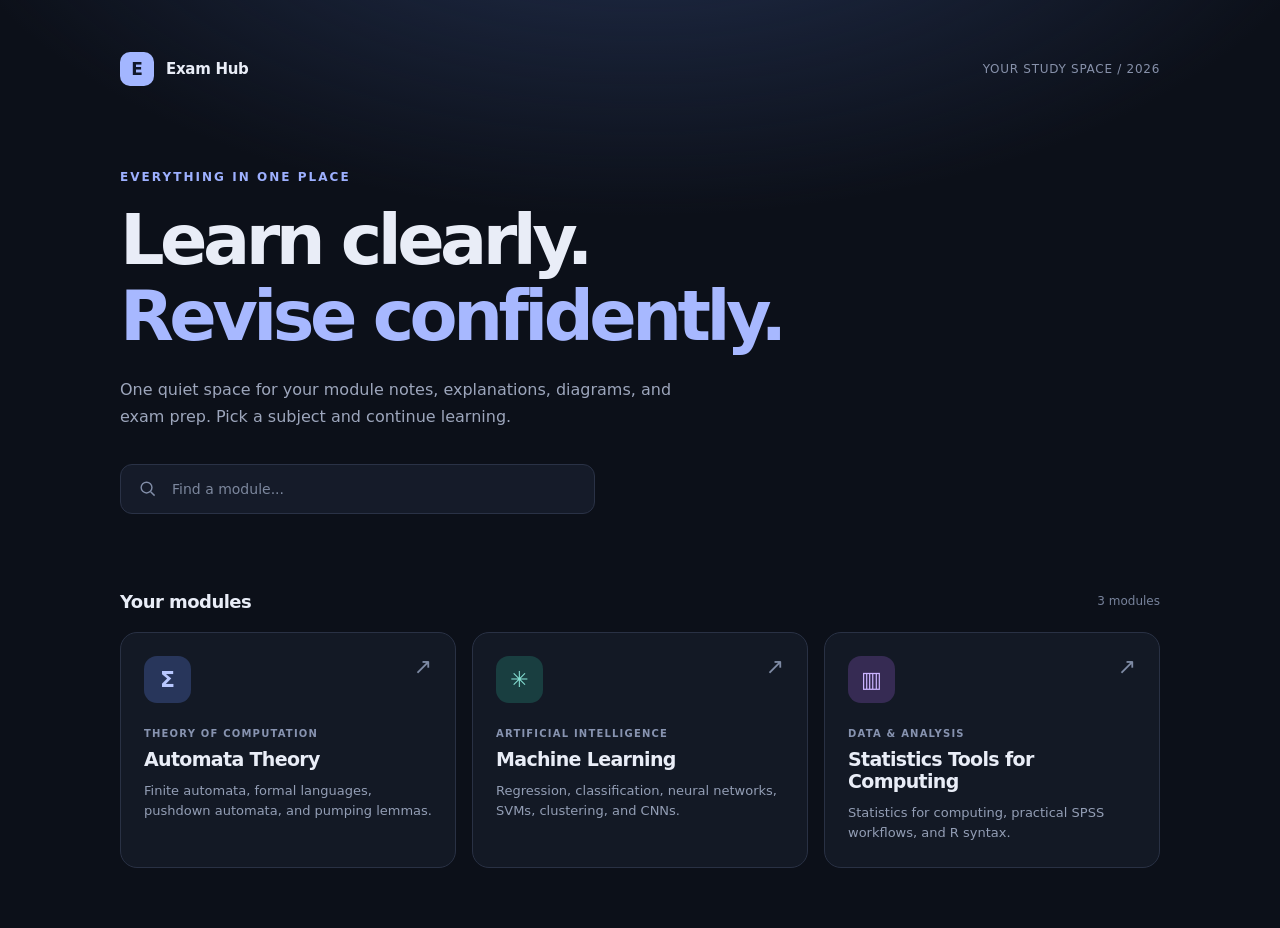
==== index.html @ 2b307e6e "Added content" ====
<!DOCTYPE html>
<html lang="en">
<head>
  <meta charset="UTF-8" />
  <meta name="viewport" content="width=device-width, initial-scale=1" />
  <meta name="color-scheme" content="dark" />
  <title>Exam Hub — Study Dashboard</title>
  <style>
    :root{font-family:Inter,ui-sans-serif,system-ui,-apple-system,BlinkMacSystemFont,"Segoe UI",sans-serif;color:#e9edf7;background:#0c1019;font-synthesis:none}
    *{box-sizing:border-box}body{margin:0;min-height:100vh;background:radial-gradient(ellipse 75% 55% at 50% -18%,#243253 0%,transparent 75%),#0c1019}
    .shell{width:min(1040px,calc(100% - 44px));margin:auto;padding:52px 0 60px}
    .top{display:flex;justify-content:space-between;align-items:center;gap:20px;margin-bottom:84px}
    .brand{display:flex;align-items:center;gap:12px;font-size:15px;font-weight:750;letter-spacing:-.02em}
    .mark{width:34px;height:34px;display:grid;place-items:center;background:#a3b6ff;color:#11182a;border-radius:10px;font-weight:850;font-size:17px}
    .top-note{color:#8791aa;font-size:12px;letter-spacing:.06em;text-transform:uppercase}
    .eyebrow{font-size:12px;letter-spacing:.17em;color:#9db0ff;text-transform:uppercase;font-weight:700;margin:0 0 19px}
    h1{font-size:clamp(40px,7vw,70px);letter-spacing:-.065em;font-weight:750;line-height:1.08;margin:0}
    h1 span{color:#a7b8ff}.intro{margin:22px 0 33px;color:#9da6bc;font-size:16px;line-height:1.7;max-width:570px}
    .search{display:flex;align-items:center;gap:13px;max-width:475px;padding:0 17px;height:50px;background:#151b29;border:1px solid #2a3246;border-radius:12px;color:#818da7;transition:border-color .2s}
    .search:focus-within{border-color:#8a9eec}.search svg{width:19px;height:19px;flex-shrink:0}
    .search input{background:transparent;color:#e9edf7;border:none;outline:none;width:100%;font:inherit;font-size:14px}.search input::placeholder{color:#7c879d}
    .section-head{display:flex;justify-content:space-between;align-items:center;gap:15px;margin:77px 0 20px}
    h2{font-size:18px;font-weight:650;letter-spacing:-.03em;margin:0}.count{font-size:12px;color:#77829b}
    .grid{display:grid;grid-template-columns:repeat(3,minmax(0,1fr));gap:16px}
    .card{display:flex;flex-direction:column;min-height:235px;text-decoration:none;color:inherit;padding:23px;border:1px solid #293144;background:#151b29c7;border-radius:17px;transition:transform .2s,border-color .2s,background .2s;position:relative;overflow:hidden}
    .card:hover,.card:focus-visible{transform:translateY(-4px);border-color:#6a7cb9;background:#1b2437;outline:none}
    .card-top{display:flex;align-items:flex-start;justify-content:space-between}.icon{display:grid;place-items:center;width:47px;height:47px;border-radius:13px;font-size:22px;font-weight:750}
    .blue{background:#28365b;color:#b9c8ff}.teal{background:#193e40;color:#84ddd1}.violet{background:#362b53;color:#cab3ff}
    .arrow{font-size:22px;color:#7e8aa4;line-height:1}.tag{font-size:10px;letter-spacing:.12em;text-transform:uppercase;color:#8793b0;font-weight:750;margin:25px 0 9px}
    h3{font-size:19px;letter-spacing:-.035em;font-weight:700;margin:0 0 11px}.desc{font-size:13px;color:#939eb5;line-height:1.6;margin:0}
    .empty{display:none;color:#99a4bc;border:1px dashed #30394c;border-radius:14px;padding:35px;text-align:center}
    .foot{border-top:1px solid #232b3b;margin-top:80px;padding-top:22px;display:flex;justify-content:space-between;gap:20px;color:#748097;font-size:12px;line-height:1.6}
    code{font-size:.95em;color:#b4c2f7;background:#1b2335;padding:2px 5px;border-radius:4px}
    @media(max-width:760px){.shell{padding-top:28px}.top{margin-bottom:72px}.grid{grid-template-columns:repeat(2,minmax(0,1fr))}.section-head{margin-top:55px}}
    @media(max-width:540px){.grid{grid-template-columns:1fr}.card{min-height:200px}.top-note{display:none}.foot{display:block}.foot span{display:block;margin-bottom:9px}}
    @media(prefers-reduced-motion:reduce){.card,.search{transition:none}}
  </style>
</head>
<body>
  <main class="shell">
    <header class="top">
      <div class="brand"><div class="mark" aria-hidden="true">E</div> Exam Hub</div>
      <div class="top-note">Your study space / 2026</div>
    </header>
    <section aria-labelledby="headline">
      <p class="eyebrow">Everything in one place</p>
      <h1 id="headline">Learn clearly.<br><span>Revise confidently.</span></h1>
      <p class="intro">One quiet space for your module notes, explanations, diagrams, and exam prep. Pick a subject and continue learning.</p>
      <label class="search">
        <svg viewBox="0 0 24 24" fill="none" stroke="currentColor" stroke-width="1.8" aria-hidden="true"><circle cx="10.8" cy="10.8" r="6.8"/><path d="m16 16 5 5"/></svg>
        <input id="search" type="search" placeholder="Find a module..." aria-label="Search modules" autocomplete="off" />
      </label>
    </section>
    <section aria-labelledby="modules-title">
      <div class="section-head"><h2 id="modules-title">Your modules</h2><span class="count" id="count">3 modules</span></div>
      <div class="grid" id="grid">
        <!-- EDIT LINKS: change each href to the location of your website's main HTML file. -->

        <a class="card" href="./automata_theory/index.html" data-search="automata theory computation dfa nfa pda pumping lemma formal languages">
          <div class="card-top"><div class="icon blue" aria-hidden="true">Σ</div><span class="arrow" aria-hidden="true">↗</span></div>
          <p class="tag">Theory of computation</p><h3>Automata Theory</h3>
          <p class="desc">Finite automata, formal languages, pushdown automata, and pumping lemmas.</p>
        </a>
        
        <a class="card" href="./machine_learning/index.html" data-search="machine learning ml neural networks regression classification clustering svm cnn">
          <div class="card-top"><div class="icon teal" aria-hidden="true">✳</div><span class="arrow" aria-hidden="true">↗</span></div>
          <p class="tag">Artificial intelligence</p><h3>Machine Learning</h3>
          <p class="desc">Regression, classification, neural networks, SVMs, clustering, and CNNs.</p>
        </a>
        
        <a class="card" href="./statistics_tools_for_computing/index.html" data-search="statistics tools computing spss r studio probability analysis">
          <div class="card-top"><div class="icon violet" aria-hidden="true">▥</div><span class="arrow" aria-hidden="true">↗</span></div>
          <p class="tag">Data &amp; analysis</p><h3>Statistics Tools for Computing</h3>
          <p class="desc">Statistics for computing, practical SPSS workflows, and R syntax.</p>
        </a>


      </div>
      <p class="empty" id="empty">No modules match that search.</p>
    </section>
  </main>
  <script>
    const input = document.querySelector('#search');
    const cards = [...document.querySelectorAll('.card')];
    const count = document.querySelector('#count');
    const empty = document.querySelector('#empty');
    input.addEventListener('input', () => {
      const q = input.value.toLocaleLowerCase().trim();
      let visible = 0;
      for (const card of cards) {
        const match = `${card.textContent} ${card.dataset.search}`.toLocaleLowerCase().includes(q);
        card.hidden = !match;
        card.style.display = match ? '' : 'none';
        if (match) visible++;
      }
      count.textContent = `${visible} module${visible === 1 ? '' : 's'}`;
      empty.style.display = visible ? 'none' : 'block';
    });
  </script>
</body>
</html>
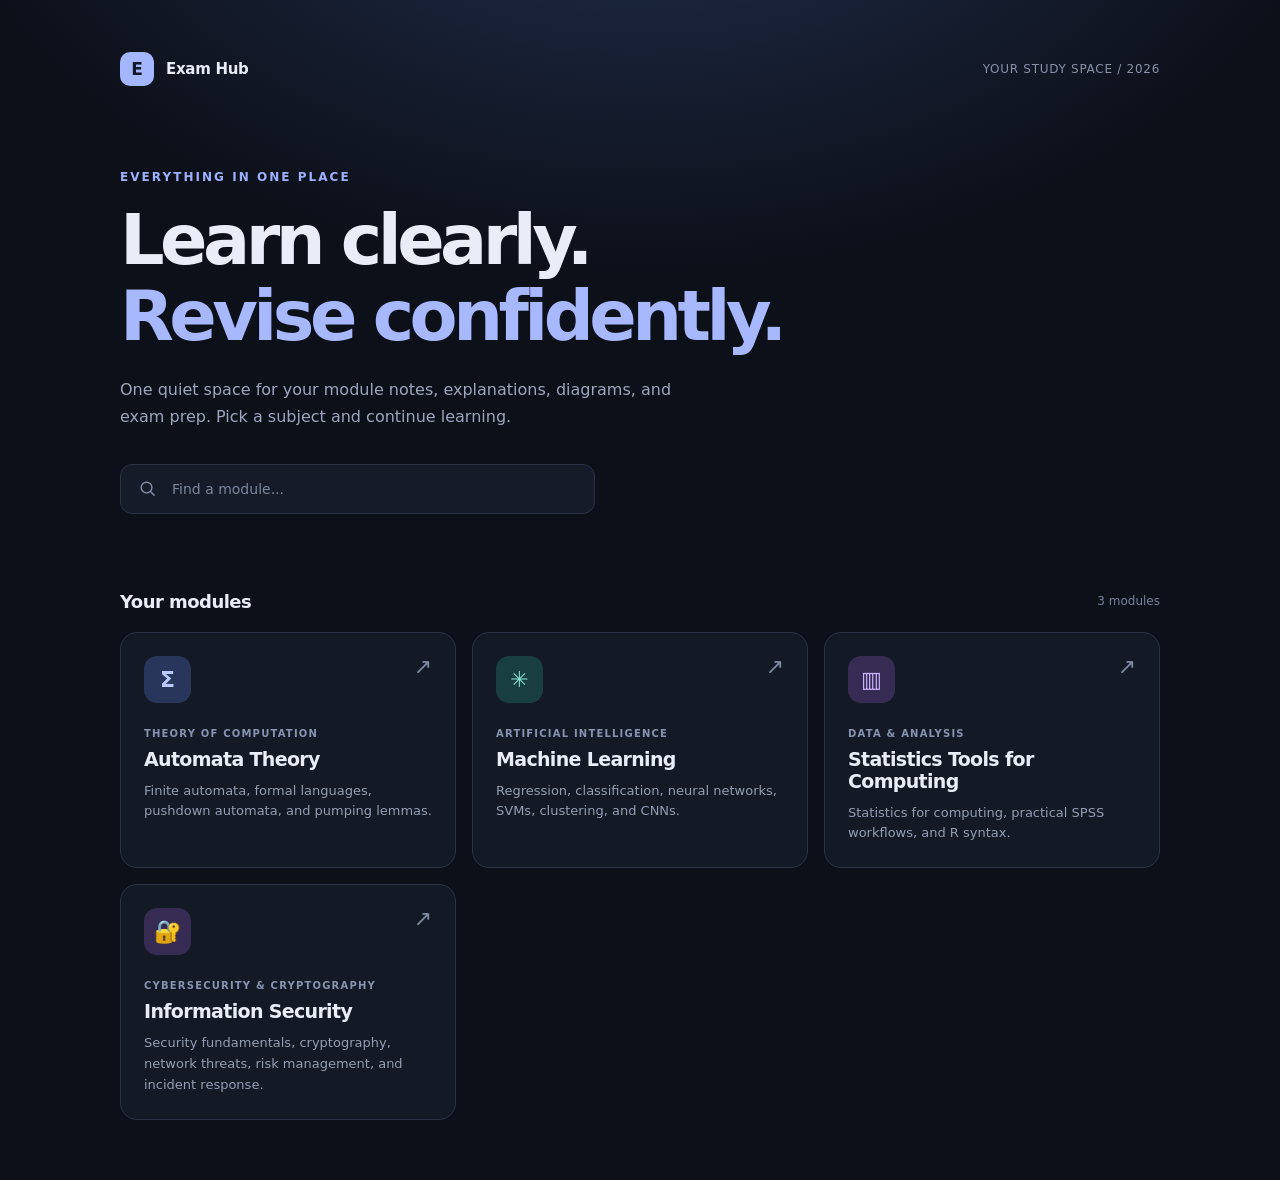
==== commit 6b9e742f: "Added IS module" ====
--- a/index.html
+++ b/index.html
@@ -1,101 +1,433 @@
-<!DOCTYPE html>
+<!doctype html>
 <html lang="en">
-<head>
-  <meta charset="UTF-8" />
-  <meta name="viewport" content="width=device-width, initial-scale=1" />
-  <meta name="color-scheme" content="dark" />
-  <title>Exam Hub — Study Dashboard</title>
-  <style>
-    :root{font-family:Inter,ui-sans-serif,system-ui,-apple-system,BlinkMacSystemFont,"Segoe UI",sans-serif;color:#e9edf7;background:#0c1019;font-synthesis:none}
-    *{box-sizing:border-box}body{margin:0;min-height:100vh;background:radial-gradient(ellipse 75% 55% at 50% -18%,#243253 0%,transparent 75%),#0c1019}
-    .shell{width:min(1040px,calc(100% - 44px));margin:auto;padding:52px 0 60px}
-    .top{display:flex;justify-content:space-between;align-items:center;gap:20px;margin-bottom:84px}
-    .brand{display:flex;align-items:center;gap:12px;font-size:15px;font-weight:750;letter-spacing:-.02em}
-    .mark{width:34px;height:34px;display:grid;place-items:center;background:#a3b6ff;color:#11182a;border-radius:10px;font-weight:850;font-size:17px}
-    .top-note{color:#8791aa;font-size:12px;letter-spacing:.06em;text-transform:uppercase}
-    .eyebrow{font-size:12px;letter-spacing:.17em;color:#9db0ff;text-transform:uppercase;font-weight:700;margin:0 0 19px}
-    h1{font-size:clamp(40px,7vw,70px);letter-spacing:-.065em;font-weight:750;line-height:1.08;margin:0}
-    h1 span{color:#a7b8ff}.intro{margin:22px 0 33px;color:#9da6bc;font-size:16px;line-height:1.7;max-width:570px}
-    .search{display:flex;align-items:center;gap:13px;max-width:475px;padding:0 17px;height:50px;background:#151b29;border:1px solid #2a3246;border-radius:12px;color:#818da7;transition:border-color .2s}
-    .search:focus-within{border-color:#8a9eec}.search svg{width:19px;height:19px;flex-shrink:0}
-    .search input{background:transparent;color:#e9edf7;border:none;outline:none;width:100%;font:inherit;font-size:14px}.search input::placeholder{color:#7c879d}
-    .section-head{display:flex;justify-content:space-between;align-items:center;gap:15px;margin:77px 0 20px}
-    h2{font-size:18px;font-weight:650;letter-spacing:-.03em;margin:0}.count{font-size:12px;color:#77829b}
-    .grid{display:grid;grid-template-columns:repeat(3,minmax(0,1fr));gap:16px}
-    .card{display:flex;flex-direction:column;min-height:235px;text-decoration:none;color:inherit;padding:23px;border:1px solid #293144;background:#151b29c7;border-radius:17px;transition:transform .2s,border-color .2s,background .2s;position:relative;overflow:hidden}
-    .card:hover,.card:focus-visible{transform:translateY(-4px);border-color:#6a7cb9;background:#1b2437;outline:none}
-    .card-top{display:flex;align-items:flex-start;justify-content:space-between}.icon{display:grid;place-items:center;width:47px;height:47px;border-radius:13px;font-size:22px;font-weight:750}
-    .blue{background:#28365b;color:#b9c8ff}.teal{background:#193e40;color:#84ddd1}.violet{background:#362b53;color:#cab3ff}
-    .arrow{font-size:22px;color:#7e8aa4;line-height:1}.tag{font-size:10px;letter-spacing:.12em;text-transform:uppercase;color:#8793b0;font-weight:750;margin:25px 0 9px}
-    h3{font-size:19px;letter-spacing:-.035em;font-weight:700;margin:0 0 11px}.desc{font-size:13px;color:#939eb5;line-height:1.6;margin:0}
-    .empty{display:none;color:#99a4bc;border:1px dashed #30394c;border-radius:14px;padding:35px;text-align:center}
-    .foot{border-top:1px solid #232b3b;margin-top:80px;padding-top:22px;display:flex;justify-content:space-between;gap:20px;color:#748097;font-size:12px;line-height:1.6}
-    code{font-size:.95em;color:#b4c2f7;background:#1b2335;padding:2px 5px;border-radius:4px}
-    @media(max-width:760px){.shell{padding-top:28px}.top{margin-bottom:72px}.grid{grid-template-columns:repeat(2,minmax(0,1fr))}.section-head{margin-top:55px}}
-    @media(max-width:540px){.grid{grid-template-columns:1fr}.card{min-height:200px}.top-note{display:none}.foot{display:block}.foot span{display:block;margin-bottom:9px}}
-    @media(prefers-reduced-motion:reduce){.card,.search{transition:none}}
-  </style>
-</head>
-<body>
-  <main class="shell">
-    <header class="top">
-      <div class="brand"><div class="mark" aria-hidden="true">E</div> Exam Hub</div>
-      <div class="top-note">Your study space / 2026</div>
-    </header>
-    <section aria-labelledby="headline">
-      <p class="eyebrow">Everything in one place</p>
-      <h1 id="headline">Learn clearly.<br><span>Revise confidently.</span></h1>
-      <p class="intro">One quiet space for your module notes, explanations, diagrams, and exam prep. Pick a subject and continue learning.</p>
-      <label class="search">
-        <svg viewBox="0 0 24 24" fill="none" stroke="currentColor" stroke-width="1.8" aria-hidden="true"><circle cx="10.8" cy="10.8" r="6.8"/><path d="m16 16 5 5"/></svg>
-        <input id="search" type="search" placeholder="Find a module..." aria-label="Search modules" autocomplete="off" />
-      </label>
-    </section>
-    <section aria-labelledby="modules-title">
-      <div class="section-head"><h2 id="modules-title">Your modules</h2><span class="count" id="count">3 modules</span></div>
-      <div class="grid" id="grid">
-        <!-- EDIT LINKS: change each href to the location of your website's main HTML file. -->
+    <head>
+        <meta charset="UTF-8" />
+        <meta name="viewport" content="width=device-width, initial-scale=1" />
+        <meta name="color-scheme" content="dark" />
+        <title>Exam Hub — Study Dashboard</title>
+        <style>
+            :root {
+                font-family:
+                    Inter,
+                    ui-sans-serif,
+                    system-ui,
+                    -apple-system,
+                    BlinkMacSystemFont,
+                    "Segoe UI",
+                    sans-serif;
+                color: #e9edf7;
+                background: #0c1019;
+                font-synthesis: none;
+            }
+            * {
+                box-sizing: border-box;
+            }
+            body {
+                margin: 0;
+                min-height: 100vh;
+                background:
+                    radial-gradient(
+                        ellipse 75% 55% at 50% -18%,
+                        #243253 0%,
+                        transparent 75%
+                    ),
+                    #0c1019;
+            }
+            .shell {
+                width: min(1040px, calc(100% - 44px));
+                margin: auto;
+                padding: 52px 0 60px;
+            }
+            .top {
+                display: flex;
+                justify-content: space-between;
+                align-items: center;
+                gap: 20px;
+                margin-bottom: 84px;
+            }
+            .brand {
+                display: flex;
+                align-items: center;
+                gap: 12px;
+                font-size: 15px;
+                font-weight: 750;
+                letter-spacing: -0.02em;
+            }
+            .mark {
+                width: 34px;
+                height: 34px;
+                display: grid;
+                place-items: center;
+                background: #a3b6ff;
+                color: #11182a;
+                border-radius: 10px;
+                font-weight: 850;
+                font-size: 17px;
+            }
+            .top-note {
+                color: #8791aa;
+                font-size: 12px;
+                letter-spacing: 0.06em;
+                text-transform: uppercase;
+            }
+            .eyebrow {
+                font-size: 12px;
+                letter-spacing: 0.17em;
+                color: #9db0ff;
+                text-transform: uppercase;
+                font-weight: 700;
+                margin: 0 0 19px;
+            }
+            h1 {
+                font-size: clamp(40px, 7vw, 70px);
+                letter-spacing: -0.065em;
+                font-weight: 750;
+                line-height: 1.08;
+                margin: 0;
+            }
+            h1 span {
+                color: #a7b8ff;
+            }
+            .intro {
+                margin: 22px 0 33px;
+                color: #9da6bc;
+                font-size: 16px;
+                line-height: 1.7;
+                max-width: 570px;
+            }
+            .search {
+                display: flex;
+                align-items: center;
+                gap: 13px;
+                max-width: 475px;
+                padding: 0 17px;
+                height: 50px;
+                background: #151b29;
+                border: 1px solid #2a3246;
+                border-radius: 12px;
+                color: #818da7;
+                transition: border-color 0.2s;
+            }
+            .search:focus-within {
+                border-color: #8a9eec;
+            }
+            .search svg {
+                width: 19px;
+                height: 19px;
+                flex-shrink: 0;
+            }
+            .search input {
+                background: transparent;
+                color: #e9edf7;
+                border: none;
+                outline: none;
+                width: 100%;
+                font: inherit;
+                font-size: 14px;
+            }
+            .search input::placeholder {
+                color: #7c879d;
+            }
+            .section-head {
+                display: flex;
+                justify-content: space-between;
+                align-items: center;
+                gap: 15px;
+                margin: 77px 0 20px;
+            }
+            h2 {
+                font-size: 18px;
+                font-weight: 650;
+                letter-spacing: -0.03em;
+                margin: 0;
+            }
+            .count {
+                font-size: 12px;
+                color: #77829b;
+            }
+            .grid {
+                display: grid;
+                grid-template-columns: repeat(3, minmax(0, 1fr));
+                gap: 16px;
+            }
+            .card {
+                display: flex;
+                flex-direction: column;
+                min-height: 235px;
+                text-decoration: none;
+                color: inherit;
+                padding: 23px;
+                border: 1px solid #293144;
+                background: #151b29c7;
+                border-radius: 17px;
+                transition:
+                    transform 0.2s,
+                    border-color 0.2s,
+                    background 0.2s;
+                position: relative;
+                overflow: hidden;
+            }
+            .card:hover,
+            .card:focus-visible {
+                transform: translateY(-4px);
+                border-color: #6a7cb9;
+                background: #1b2437;
+                outline: none;
+            }
+            .card-top {
+                display: flex;
+                align-items: flex-start;
+                justify-content: space-between;
+            }
+            .icon {
+                display: grid;
+                place-items: center;
+                width: 47px;
+                height: 47px;
+                border-radius: 13px;
+                font-size: 22px;
+                font-weight: 750;
+            }
+            .blue {
+                background: #28365b;
+                color: #b9c8ff;
+            }
+            .teal {
+                background: #193e40;
+                color: #84ddd1;
+            }
+            .violet {
+                background: #362b53;
+                color: #cab3ff;
+            }
+            .arrow {
+                font-size: 22px;
+                color: #7e8aa4;
+                line-height: 1;
+            }
+            .tag {
+                font-size: 10px;
+                letter-spacing: 0.12em;
+                text-transform: uppercase;
+                color: #8793b0;
+                font-weight: 750;
+                margin: 25px 0 9px;
+            }
+            h3 {
+                font-size: 19px;
+                letter-spacing: -0.035em;
+                font-weight: 700;
+                margin: 0 0 11px;
+            }
+            .desc {
+                font-size: 13px;
+                color: #939eb5;
+                line-height: 1.6;
+                margin: 0;
+            }
+            .empty {
+                display: none;
+                color: #99a4bc;
+                border: 1px dashed #30394c;
+                border-radius: 14px;
+                padding: 35px;
+                text-align: center;
+            }
+            .foot {
+                border-top: 1px solid #232b3b;
+                margin-top: 80px;
+                padding-top: 22px;
+                display: flex;
+                justify-content: space-between;
+                gap: 20px;
+                color: #748097;
+                font-size: 12px;
+                line-height: 1.6;
+            }
+            code {
+                font-size: 0.95em;
+                color: #b4c2f7;
+                background: #1b2335;
+                padding: 2px 5px;
+                border-radius: 4px;
+            }
+            @media (max-width: 760px) {
+                .shell {
+                    padding-top: 28px;
+                }
+                .top {
+                    margin-bottom: 72px;
+                }
+                .grid {
+                    grid-template-columns: repeat(2, minmax(0, 1fr));
+                }
+                .section-head {
+                    margin-top: 55px;
+                }
+            }
+            @media (max-width: 540px) {
+                .grid {
+                    grid-template-columns: 1fr;
+                }
+                .card {
+                    min-height: 200px;
+                }
+                .top-note {
+                    display: none;
+                }
+                .foot {
+                    display: block;
+                }
+                .foot span {
+                    display: block;
+                    margin-bottom: 9px;
+                }
+            }
+            @media (prefers-reduced-motion: reduce) {
+                .card,
+                .search {
+                    transition: none;
+                }
+            }
+        </style>
+    </head>
+    <body>
+        <main class="shell">
+            <header class="top">
+                <div class="brand">
+                    <div class="mark" aria-hidden="true">E</div>
+                    Exam Hub
+                </div>
+                <div class="top-note">Your study space / 2026</div>
+            </header>
+            <section aria-labelledby="headline">
+                <p class="eyebrow">Everything in one place</p>
+                <h1 id="headline">
+                    Learn clearly.<br /><span>Revise confidently.</span>
+                </h1>
+                <p class="intro">
+                    One quiet space for your module notes, explanations,
+                    diagrams, and exam prep. Pick a subject and continue
+                    learning.
+                </p>
+                <label class="search">
+                    <svg
+                        viewBox="0 0 24 24"
+                        fill="none"
+                        stroke="currentColor"
+                        stroke-width="1.8"
+                        aria-hidden="true"
+                    >
+                        <circle cx="10.8" cy="10.8" r="6.8" />
+                        <path d="m16 16 5 5" />
+                    </svg>
+                    <input
+                        id="search"
+                        type="search"
+                        placeholder="Find a module..."
+                        aria-label="Search modules"
+                        autocomplete="off"
+                    />
+                </label>
+            </section>
+            <section aria-labelledby="modules-title">
+                <div class="section-head">
+                    <h2 id="modules-title">Your modules</h2>
+                    <span class="count" id="count">3 modules</span>
+                </div>
+                <div class="grid" id="grid">
+                    <!-- EDIT LINKS: change each href to the location of your website's main HTML file. -->
 
-        <a class="card" href="./automata_theory/index.html" data-search="automata theory computation dfa nfa pda pumping lemma formal languages">
-          <div class="card-top"><div class="icon blue" aria-hidden="true">Σ</div><span class="arrow" aria-hidden="true">↗</span></div>
-          <p class="tag">Theory of computation</p><h3>Automata Theory</h3>
-          <p class="desc">Finite automata, formal languages, pushdown automata, and pumping lemmas.</p>
-        </a>
-        
-        <a class="card" href="./machine_learning/index.html" data-search="machine learning ml neural networks regression classification clustering svm cnn">
-          <div class="card-top"><div class="icon teal" aria-hidden="true">✳</div><span class="arrow" aria-hidden="true">↗</span></div>
-          <p class="tag">Artificial intelligence</p><h3>Machine Learning</h3>
-          <p class="desc">Regression, classification, neural networks, SVMs, clustering, and CNNs.</p>
-        </a>
-        
-        <a class="card" href="./statistics_tools_for_computing/index.html" data-search="statistics tools computing spss r studio probability analysis">
-          <div class="card-top"><div class="icon violet" aria-hidden="true">▥</div><span class="arrow" aria-hidden="true">↗</span></div>
-          <p class="tag">Data &amp; analysis</p><h3>Statistics Tools for Computing</h3>
-          <p class="desc">Statistics for computing, practical SPSS workflows, and R syntax.</p>
-        </a>
+                    <a
+                        class="card"
+                        href="./automata_theory/index.html"
+                        data-search="automata theory computation dfa nfa pda pumping lemma formal languages"
+                    >
+                        <div class="card-top">
+                            <div class="icon blue" aria-hidden="true">Σ</div>
+                            <span class="arrow" aria-hidden="true">↗</span>
+                        </div>
+                        <p class="tag">Theory of computation</p>
+                        <h3>Automata Theory</h3>
+                        <p class="desc">
+                            Finite automata, formal languages, pushdown
+                            automata, and pumping lemmas.
+                        </p>
+                    </a>
 
+                    <a
+                        class="card"
+                        href="./machine_learning/index.html"
+                        data-search="machine learning ml neural networks regression classification clustering svm cnn"
+                    >
+                        <div class="card-top">
+                            <div class="icon teal" aria-hidden="true">✳</div>
+                            <span class="arrow" aria-hidden="true">↗</span>
+                        </div>
+                        <p class="tag">Artificial intelligence</p>
+                        <h3>Machine Learning</h3>
+                        <p class="desc">
+                            Regression, classification, neural networks, SVMs,
+                            clustering, and CNNs.
+                        </p>
+                    </a>
 
-      </div>
-      <p class="empty" id="empty">No modules match that search.</p>
-    </section>
-  </main>
-  <script>
-    const input = document.querySelector('#search');
-    const cards = [...document.querySelectorAll('.card')];
-    const count = document.querySelector('#count');
-    const empty = document.querySelector('#empty');
-    input.addEventListener('input', () => {
-      const q = input.value.toLocaleLowerCase().trim();
-      let visible = 0;
-      for (const card of cards) {
-        const match = `${card.textContent} ${card.dataset.search}`.toLocaleLowerCase().includes(q);
-        card.hidden = !match;
-        card.style.display = match ? '' : 'none';
-        if (match) visible++;
-      }
-      count.textContent = `${visible} module${visible === 1 ? '' : 's'}`;
-      empty.style.display = visible ? 'none' : 'block';
-    });
-  </script>
-</body>
+                    <a
+                        class="card"
+                        href="./statistics_tools_for_computing/index.html"
+                        data-search="statistics tools computing spss r studio probability analysis"
+                    >
+                        <div class="card-top">
+                            <div class="icon violet" aria-hidden="true">▥</div>
+                            <span class="arrow" aria-hidden="true">↗</span>
+                        </div>
+                        <p class="tag">Data &amp; analysis</p>
+                        <h3>Statistics Tools for Computing</h3>
+                        <p class="desc">
+                            Statistics for computing, practical SPSS workflows,
+                            and R syntax.
+                        </p>
+                    </a>
+
+                    <a
+                        class="card"
+                        href="./information_security/index.html"
+                        data-search="information security cybersecurity cryptography encryption network security risk management"
+                    >
+                        <div class="card-top">
+                            <div class="icon violet" aria-hidden="true">🔐</div>
+                            <span class="arrow" aria-hidden="true">↗</span>
+                        </div>
+                        <p class="tag">Cybersecurity &amp; cryptography</p>
+                        <h3>Information Security</h3>
+                        <p class="desc">
+                            Security fundamentals, cryptography, network threats,
+                            risk management, and incident response.
+                        </p>
+                    </a>
+                </div>
+                <p class="empty" id="empty">No modules match that search.</p>
+            </section>
+        </main>
+        <script>
+            const input = document.querySelector("#search");
+            const cards = [...document.querySelectorAll(".card")];
+            const count = document.querySelector("#count");
+            const empty = document.querySelector("#empty");
+            input.addEventListener("input", () => {
+                const q = input.value.toLocaleLowerCase().trim();
+                let visible = 0;
+                for (const card of cards) {
+                    const match = `${card.textContent} ${card.dataset.search}`
+                        .toLocaleLowerCase()
+                        .includes(q);
+                    card.hidden = !match;
+                    card.style.display = match ? "" : "none";
+                    if (match) visible++;
+                }
+                count.textContent = `${visible} module${visible === 1 ? "" : "s"}`;
+                empty.style.display = visible ? "none" : "block";
+            });
+        </script>
+    </body>
 </html>
